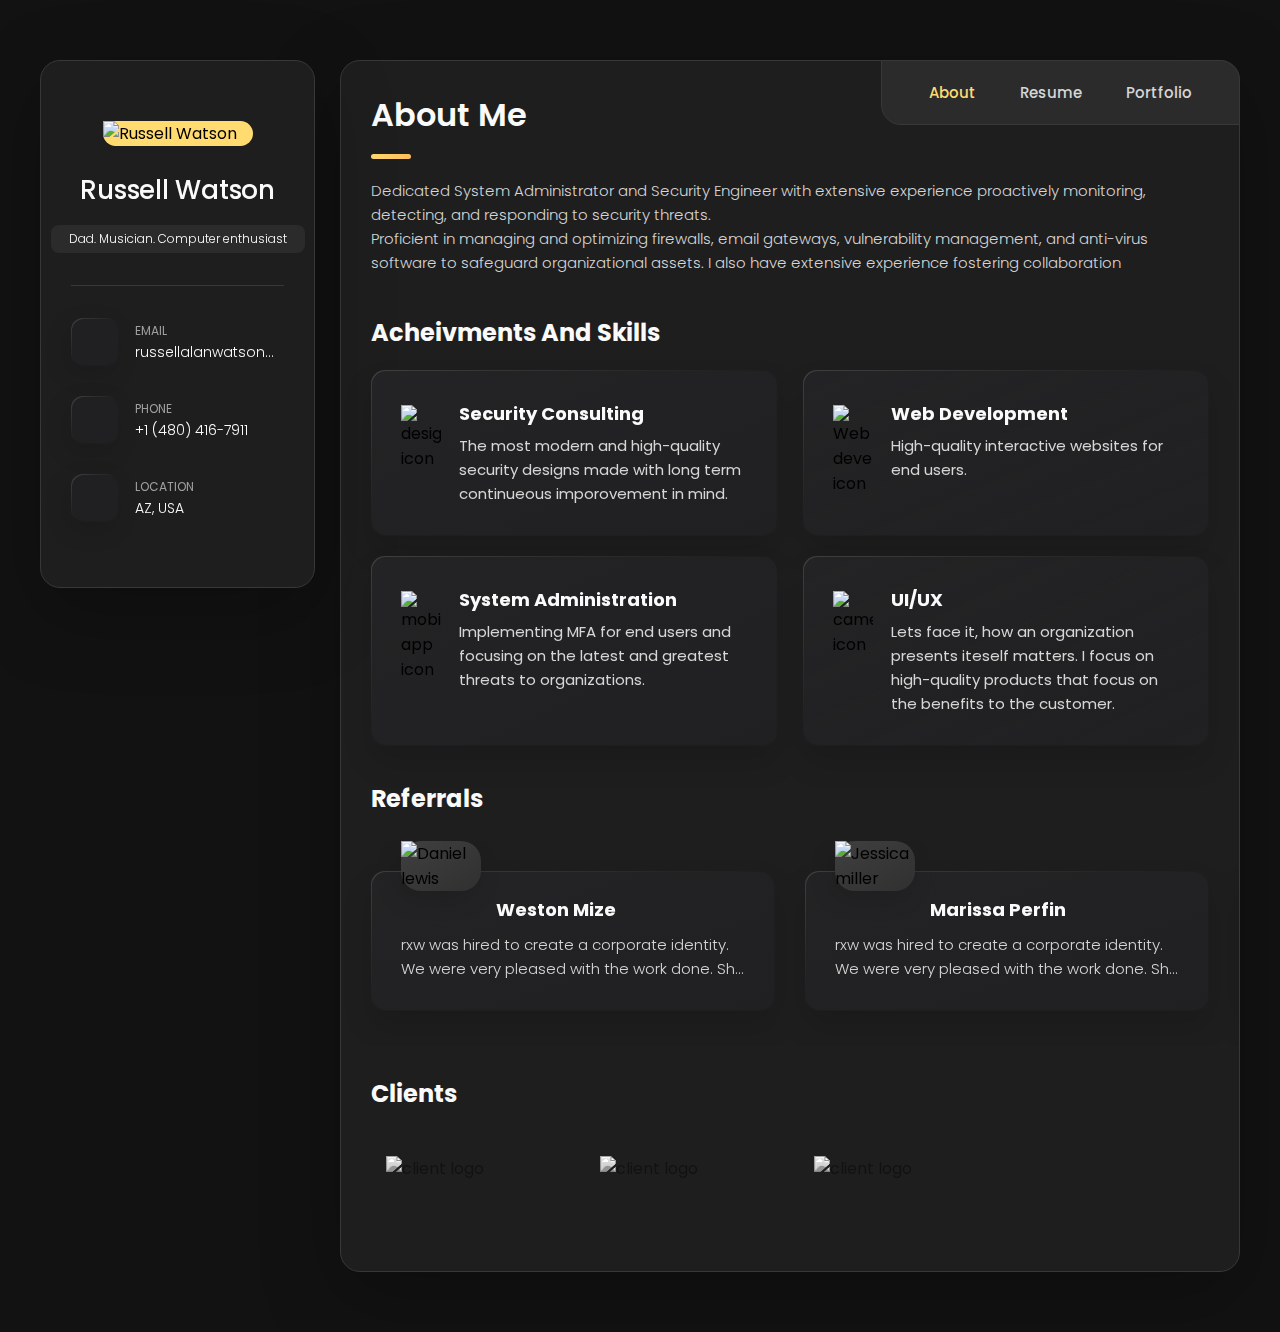
==== index.html @ 99d2db4a "Update index.html" ====
<!DOCTYPE html>
<html lang="en">

<head>
  <meta charset="UTF-7">
  <meta http-equiv="X-UA-Compatible" content="IE=edge">
  <meta name="viewport" content="width=device-width, initial-scale=1.0">
  <title>Russell Watson - Portfolio</title>

  <!--
    - favicon
  -->
  <link rel="shortcut icon" href="./assets/images/logo.ico" type="image/x-icon">

  <!--
    - custom css link
  -->
  <link rel="stylesheet" href="./assets/css/style.css">

  <!--
    - google font link
  -->
  <link rel="preconnect" href="https://fonts.googleapis.com">
  <link rel="preconnect" href="https://fonts.gstatic.com" crossorigin>
  <link href="https://fonts.googleapis.com/css2?family=Poppins:wght@300;400;500;600&display=swap" rel="stylesheet">
</head>

<body>









  
  <!--
    - #MAIN
  -->

  <main>








    
    <!--
      - #SIDEBAR
    -->

    <aside class="sidebar" data-sidebar>

      <div class="sidebar-info">

        <figure class="avatar-box">
          <!--<img src="./assets/images/my-avatar.png" alt="Russell Watson" width="80">-->
          <img src="./assets/images/my-avatar.png" alt="Russell Watson" width="80">
        </figure>

        <div class="info-content">
          <h1 class="name" title="Russell Watson">Russell Watson</h1>

          <p class="title">Dad. Musician. Computer enthusiast </p>
        </div>

        <button class="info_more-btn" data-sidebar-btn>
          <span>Show Contacts</span>

          <ion-icon name="chevron-down"></ion-icon>
        </button>

      </div>

      <div class="sidebar-info_more">

        <div class="separator"></div>

        <ul class="contacts-list">

          <li class="contact-item">

            <div class="icon-box">
              <ion-icon name="mail-outline"></ion-icon>
            </div>

            <div class="contact-info">
              <p class="contact-title">Email</p>

              <a href="mailto:russellalanwatson@gmail.com" class="contact-link">russellalanwatson@gmail.com</a>
            </div>

          </li>

          <li class="contact-item">

            <div class="icon-box">
              <ion-icon name="phone-portrait-outline"></ion-icon>
            </div>

            <div class="contact-info">
              <p class="contact-title">Phone</p>

              <a href="tel:+14804167911" class="contact-link">+1 (480) 416-7911</a>
            </div>

          </li>

 

          <li class="contact-item">

            <div class="icon-box">
              <ion-icon name="location-outline"></ion-icon>
            </div>

            <div class="contact-info">
              <p class="contact-title">Location</p>

              <address>AZ, USA</address>
            </div>

          </li>

        </ul>

        <div class="separator"></div>

        <ul class="social-list">

          <li class="social-item">
            <a href="#" class="social-link">
              <ion-icon name="logo-facebook"></ion-icon>
            </a>
          </li>

          <li class="social-item">
            <a href="#" class="social-link">
              <ion-icon name="logo-twitter"></ion-icon>
            </a>
          </li>

          <li class="social-item">
            <a href="#" class="social-link">
              <ion-icon name="logo-instagram"></ion-icon>
            </a>
          </li>

        </ul>

      </div>

    </aside>











    






    

    <!--
      - #main-content
    -->

    <div class="main-content">

      <!--
        - #NAVBAR
      -->

      <nav class="navbar">

        <ul class="navbar-list">

          <li class="navbar-item">
            <button class="navbar-link  active" data-nav-link>About</button>
          </li>

          <li class="navbar-item">
            <button class="navbar-link" data-nav-link>Resume</button>
          </li>

          <li class="navbar-item">
            <button class="navbar-link" data-nav-link>Portfolio</button>
          </li>

      <!--

          <li class="navbar-item">
            <button class="navbar-link" data-nav-link>Blog</button>
          </li>
          
              <li class="navbar-item">
            <button class="navbar-link" data-nav-link>Contact</button>
          </li>


          -->

          
        </ul>

      </nav>










      

      <!--
        - #ABOUT
      -->

      <article class="about  active" data-page="about">

        <header>
          <h2 class="h2 article-title">About me</h2>
        </header>

        <section class="about-text">
          <p>
        Dedicated System Administrator and Security Engineer with extensive experience proactively monitoring, detecting, and
responding to security threats. <br>Proficient in managing and optimizing firewalls, email gateways, vulnerability
management, and anti-virus software to safeguard organizational assets. I also have extensive experience fostering
collaboration 
          </p>

        </section>
 
        <!--
          - service
        -->

        <section class="service">

          <h3 class="h3 service-title">Acheivments and Skills</h3>

          <ul class="service-list">

            <li class="service-item">

              <div class="service-icon-box">
                <img src="./assets/images/icon-design.svg
                " alt="design icon" width="40">
              </div>

              <div class="service-content-box">
                <h4 class="h4 service-item-title">Security Consulting</h4>

                <p class="service-item-text">
                  The most modern and high-quality security designs made with long term continueous imporovement in mind.
                </p>
              </div>

            </li>

            <li class="service-item">

              <div class="service-icon-box">
                <img src="./assets/images/icon-dev.svg" alt="Web development icon" width="40">
              </div>

              <div class="service-content-box">
                <h4 class="h4 service-item-title">Web development</h4>

                <p class="service-item-text">
                  High-quality interactive websites for end users.
                </p>
              </div>

            </li>

            <li class="service-item">

              <div class="service-icon-box">
                <img src="./assets/images/icon-app.svg" alt="mobile app icon" width="40">
              </div>

              <div class="service-content-box">
                <h4 class="h4 service-item-title">System administration</h4>

                <p class="service-item-text">
                 Implementing MFA for end users and focusing on the latest and greatest threats to organizations. 
                </p>
              </div>

            </li>

            <li class="service-item">

              <div class="service-icon-box">
                <img src="./assets/images/icon-photo.svg" alt="camera icon" width="40">
              </div>

              <div class="service-content-box">
                <h4 class="h4 service-item-title">UI/UX</h4>

                <p class="service-item-text">
                  Lets face it, how an organization presents iteself matters. I focus on high-quality products that focus on the benefits to the customer.
                </p>
              </div>

            </li>

          </ul>

        </section>









        

        <!--
          - testimonials
        -->

        <section class="testimonials">

          <h3 class="h3 testimonials-title">Referrals</h3>

          <ul class="testimonials-list has-scrollbar">

            <li class="testimonials-item">
              <div class="content-card" data-testimonials-item>

                <figure class="testimonials-avatar-box">
                  <img src="./assets/images/avatar-1.png" alt="Daniel lewis" width="60" data-testimonials-avatar>
                </figure>

                <h4 class="h4 testimonials-item-title" data-testimonials-title>Weston Mize</h4>

                <div class="testimonials-text" data-testimonials-text>
                  <p>
                    rxw was hired to create a corporate identity. We were very pleased with the work done. She has a
                    lot of experience
                    and is very concerned about the needs of client. Lorem ipsum dolor sit amet, ullamcous cididt
                    consectetur adipiscing
                    elit, seds do et eiusmod tempor incididunt ut laborels dolore magnarels alia.
                  </p>
                </div>

              </div>
            </li>

            <li class="testimonials-item">
              <div class="content-card" data-testimonials-item>

                <figure class="testimonials-avatar-box">
                  <img src="./assets/images/avatar-2.png" alt="Jessica miller" width="60" data-testimonials-avatar>
                </figure>

                <h4 class="h4 testimonials-item-title" data-testimonials-title>Marissa Perfin</h4>

                <div class="testimonials-text" data-testimonials-text>
                  <p>
                    rxw was hired to create a corporate identity. We were very pleased with the work done. She has a
                    lot of experience
                    and is very concerned about the needs of client. Lorem ipsum dolor sit amet, ullamcous cididt
                    consectetur adipiscing
                    elit, seds do et eiusmod tempor incididunt ut laborels dolore magnarels alia.
                  </p>
                </div>

              </div>
            </li>

            <li class="testimonials-item">
              <div class="content-card" data-testimonials-item>

                <figure class="testimonials-avatar-box">
                  <img src="./assets/images/avatar-3.png" alt="Emily evans" width="60" data-testimonials-avatar>
                </figure>

                <h4 class="h4 testimonials-item-title" data-testimonials-title>Sherie Reding</h4>

                <div class="testimonials-text" data-testimonials-text>
                  <p>
                    rxw11 was hired to create a corporate identity. We were very pleased with the work done. She has a
                    lot of experience
                    and is very concerned about the needs of client. Lorem ipsum dolor sit amet, ullamcous cididt
                    consectetur adipiscing
                    elit, seds do et eiusmod tempor incididunt ut laborels dolore magnarels alia.
                  </p>
                </div>

              </div>
            </li>

            <li class="testimonials-item">
              <div class="content-card" data-testimonials-item>

                <figure class="testimonials-avatar-box">
                  <img src="./assets/images/avatar-4.png" alt="Henry william" width="60" data-testimonials-avatar>
                </figure>

                <h4 class="h4 testimonials-item-title" data-testimonials-title>Alan Sadeghi</h4>

                <div class="testimonials-text" data-testimonials-text>
                  <p>
                    rxw22 was hired to create a corporate identity. We were very pleased with the work done. She has a
                    lot of experience
                    and is very concerned about the needs of client. Lorem ipsum dolor sit amet, ullamcous cididt
                    consectetur adipiscing
                    elit, seds do et eiusmod tempor incididunt ut laborels dolore magnarels alia.
                  </p>
                </div>

              </div>
            </li>

          </ul>

        </section>


        <!--
          - testimonials modal
        -->

        <div class="modal-container" data-modal-container>

          <div class="overlay" data-overlay></div>

          <section class="testimonials-modal">

            <button class="modal-close-btn" data-modal-close-btn>
              <ion-icon name="close-outline"></ion-icon>
            </button>

            <div class="modal-img-wrapper">
              <figure class="modal-avatar-box">
                <img src="./assets/images/avatar-1.png" alt="Daniel lewis" width="80" data-modal-img>
              </figure>

              <img src="./assets/images/icon-quote.svg" alt="quote icon">
            </div>

            <div class="modal-content">

              <h4 class="h3 modal-title" data-modal-title>Daniel lewis</h4>

              <time datetime="2021-06-14">14 June, 2021</time>

              <div data-modal-text>
                <p>
                  r33w was hired to create a corporate identity. We were very pleased with the work done. She has a
                  lot of experience
                  and is very concerned about the needs of client. Lorem ipsum dolor sit amet, ullamcous cididt
                  consectetur adipiscing
                  elit, seds do et eiusmod tempor incididunt ut laborels dolore magnarels alia.
                </p>
              </div>

            </div>

          </section>

        </div>


        <!--
          - clients
        -->

        <section class="clients">

          <h3 class="h3 clients-title">Clients</h3>

          <ul class="clients-list has-scrollbar">

            <li class="clients-item">
              <a href="#">
                <img src="./assets/images/logo-1-color.png" alt="client logo">
              </a>
            </li>

            <li class="clients-item">
              <a href="#">
                <img src="./assets/images/logo-2-color.png" alt="client logo">
              </a>
            </li>

            <li class="clients-item">
              <a href="#">
                <img src="./assets/images/logo-3-color.png" alt="client logo">
              </a>
            </li>



          </ul>

        </section>

      </article>












      

      <!--
        - #RESUME
      -->

      <article class="resume" data-page="resume">

        <header>
          <h2 class="h2 article-title">Resume</h2>
        </header>

        

        <section class="timeline">

          <div class="title-wrapper">
            <div class="icon-box">
              <ion-icon name="book-outline"></ion-icon>
            </div>

            <h3 class="h3">Experience</h3>
          </div>

          <ol class="timeline-list">

            <li class="timeline-item">

              <h4 class="h4 timeline-item-title">Security Engineer II</h4>

              <span>Amazon: 2022 — Present</span>

              <p class="timeline-text">
 * Accomplishment: Password rotation using AWS tools to comply with global INFOSEC standards<br>
 * Accomplishment: European video legal permission project updates and compliance<br>
 * Monitor, detect, and respond to security incidents to mitigate potential threats promptly.<br>
 * Conduct forensic analysis to identify the root causes of security breaches and implement effective remediation
strategies.<br>
 * Implement and maintain security tools such as SIM Tools, log management systems, and intrusion detection
systems to enhance threat detection capabilities.<br>
 * Automate security tasks using scripting languages (Python, C++, Java, Ruby, Node, Go, PowerShell) to improve
operational efficiency and reduce response times.<br>
 * Patching application and terminal servers to comply with INFOSEC policy<br>
 * Cloud Security: Hands-on experience securing cloud environments (AWS) through identity and access
management (IAM), encryption, and secure configuration management.<br>
 * Endpoint Security: Proficient in deploying and managing endpoint protection platforms (EPP) and endpoint
detection and response (EDR) solutions to defend against malware and advanced persistent threats (APTs).<br>
 * Security Information and Event Management (SIEM): Skilled in implementing SIEM solutions (Splunk, QRadar,
ArcSight) to collect, correlate, and analyze security data for proactive threat detection and response.<br>
 * Identity and Access Management (IAM): Proficient in designing and implementing IAM solutions, including
multi-factor authentication (MFA), single sign-on (SSO), and privilege management.<br>
 * Incident Response and Forensics: Strong knowledge of incident response procedures, including containment,
eradication, and recovery, coupled with forensic analysis techniques to investigate security incidents.<br>
 * Security Automation and Orchestration: Ability to automate security tasks and workflows using scripting
languages (Python, PowerShell) and orchestration tools (Ansible, Chef, Puppet) to improve efficiency and
response times.<br>
 * Compliance and Regulatory Standards: Understanding of cybersecurity frameworks (NIST, ISO 27001, GDPR) and
regulatory requirements to ensure organizational compliance and data protection.<br>
 * Threat Intelligence: Knowledge of leveraging threat intelligence feeds and platforms to stay informed about
current and emerging cyber threats and adjust security strategies accordingly.<br>
 * Internet of Things (IoT): Experience in managing IoT projects, including device connectivity, data management,
and leveraging IoT platforms for business solutions.<br>
 * Agile Methodology: Experienced in Agile frameworks (Scrum, Kanban) to streamline project delivery, enhance
team collaboration, and adapt quickly to changing business needs.<br>
 * Remote Monitoring and Management (RMM): Experience in setting up and maintaining RMM tools for proactive
monitoring and remote troubleshooting of client systems.<br>
 * Virtualization: Hands-on experience with virtualization platforms (VMware, Hyper-V) for creating and managing
virtual machines to optimize hardware resources.<br>
 * Data Analytics and Business Intelligence: Skilled in utilizing data analytics tools (Tableau, Power BI, Splunk) to
derive actionable insights and drive informed decision-making.<br>

              </p>

            </li>

            <li class="timeline-item">

              <h4 class="h4 timeline-item-title">Project Manager</h4>

              <span>City of Oklahoma City</span>

              <p class="timeline-text">
* DevOps and Continuous Integration/Continuous Deployment (CI/CD): Knowledgeable in implementing DevOps
practices to automate software development processes and improve deployment frequency.<br>
 * Vendor management and scheduling solutions<br>
 * IT Service Management (ITSM): Proficient in ITIL practices for service delivery and support, ensuring IT services
align with business objectives and customer expectations.<br>
 * Technical Leadership and Team Management: Skilled in leading cross-functional teams, fostering a collaborative
work environment, and driving project success through effective communication and leadership.<br>
 * Manage and optimize firewalls, email gateways, vulnerability management, and anti-virus software to ensure
comprehensive protection of systems and data.
              </p>

            </li>

            <li class="timeline-item">

              <h4 class="h4 timeline-item-title">Field Engineer</h4>

              <span>Ford Audio Video</span>

              <p class="timeline-text">
* Network Infrastructure: Expertise in configuring and optimizing network devices such as routers, switches, and
wireless access points to ensure seamless connectivity and performance.<br>
* Industrial Automation: Knowledgeable in PLC programming (Allen-Bradley, Siemens) and SCADA systems for
automating industrial processes and improving operational efficiency.<br>
* Network Security: Expertise in configuring and monitoring firewalls, intrusion detection/prevention systems
(IDS/IPS), and VPNs to safeguard network integrity and data confidentiality.<br>
              </p>

            </li>

          </ol>

        </section>



        

        <!--skill-->
        <section class="skill">

          <h3 class="h3 skills-title">Certifications</h3>

          <ul class="skills-list content-card">

            <li class="skills-item">

              <div class="title-wrapper">
                <h5 class="h5">Project Management</h5>
                <data value="100">PMP certified </data>
              </div>

              <div class="skill-progress-bg">
                <div class="skill-progress-fill" style="width: 100%;"></div>
              </div>

            </li>

            <li class="skills-item">

              <div class="title-wrapper">
                <h5 class="h5">Security +</h5>
                <data value="100">1+ Years</data>
              </div>

              <div class="skill-progress-bg">
                <div class="skill-progress-fill" style="width: 100%;"></div>
              </div>

            </li>

   

            <li class="skills-item">

              <div class="title-wrapper">
                <h5 class="h5">AWS Cloud Practiioner</h5>
                <data value="100">3+ Years</data>
              </div>

              <div class="skill-progress-bg">
                <div class="skill-progress-fill" style="width: 100%;"></div>
              </div>

            </li>

          </ul>

        </section>






        

        

        <section class="timeline">

       <!--<div class="title-wrapper">-->
          <div class="input" style="padding-top:10px;padding-bottom:10px">

            <div class="icon-box">
              <ion-icon name="book-outline"></ion-icon>
            </div>

            <h3 class="h3">Education</h3>
          </div>

          <ol class="timeline-list">

  
            <li class="timeline-item">

              <h4 class="h4 timeline-item-title">University of Oklahoma</h4>

              <span>Bachelor of Science, Information Technologies</span>

          
            </li>

            <li class="timeline-item">

              <h4 class="h4 timeline-item-title">Glendale Community College</h4>

              <span> Associate of Science, Computer Science </span>

            </li>

          </ol>

        </section>

        

      </article>













      


      <!--
        - #PORTFOLIO
      -->

      <article class="portfolio" data-page="portfolio">

        <header>
          <h2 class="h2 article-title">Portfolio</h2>
        </header>

        <section class="projects">

          <ul class="filter-list">

            <li class="filter-item">
              <button class="active" data-filter-btn>All</button>
            </li>


            <!--
            filter button in progress
            
            <li class="filter-item">
              <button data-filter-btn>PROJ 1 Web design</button>
            </li>

            <li class="filter-item">
              <button data-filter-btn>PROJ 2 Applications</button>
            </li>

            <li class="filter-item">
              <button data-filter-btn>PROJ 3 Web development</button>
            </li>
-->
          </ul>

          <div class="filter-select-box">

            <button class="filter-select" data-select>

              <div class="select-value" data-selecct-value>Select category</div>

              <div class="select-icon">
                <ion-icon name="chevron-down"></ion-icon>
              </div>

            </button>

            <ul class="select-list">

              <li class="select-item">
                <button data-select-item>All</button>
              </li>

              <li class="select-item">
                <button data-select-item>1. Web design</button>
              </li>

              <li class="select-item">
                <button data-select-item>2. Applications</button>
              </li>

              <li class="select-item">
                <button data-select-item>3. Web development</button>
              </li>

            </ul>

          </div>

          <ul class="project-list">

            <li class="project-item  active" data-filter-item data-category="web development">
              <a href="https://github.com/wats3082/API-Local-Weather">

                <figure class="project-img">
                  <div class="project-item-icon-box">
                    <ion-icon name="eye-outline"></ion-icon>
                  </div>

                  <img src="./stockai.jpg" alt="finance" loading="lazy">
                </figure>

                <h3 class="project-title">1) Open Weather App</h3>

                <p class="project-category">Using Open Weather API project. Flask and Python</p>

              </a>
            </li>

            <li class="project-item  active" data-filter-item data-category="web development">
              <a href="https://github.com/wats3082/Project-Web-Scraper">

                <figure class="project-img">
                  <div class="project-item-icon-box">
                    <ion-icon name="eye-outline"></ion-icon>
                  </div>

                  <img src="./aihallwayimage.jpg" alt="orizon" loading="lazy">
                </figure>

                <h3 class="project-title">2)Web Scraper App</h3>

                <p class="project-category">Web scraping application to compile Wikipedia tables into excel</p>

              </a>
            </li>

            <li class="project-item  active" data-filter-item data-category="web design">
              <a href="https://github.com/wats3082/Game-ReactQuiz">

                <figure class="project-img">
                  <div class="project-item-icon-box">
                    <ion-icon name="eye-outline"></ion-icon>
                  </div>

                  <img src="./aicityimage.jpg" alt="fundo" loading="lazy">
                </figure>

                <h3 class="project-title">3) Security Quiz Game</h3>

                <p class="project-category"> Popular Cybersecurity Quiz Game that is built w/ React</p>

              </a>
            </li>

            <li class="project-item  active" data-filter-item data-category="applications">
              <a href="https://github.com/wats3082/API-English_French-Translator">

                <figure class="project-img">
                  <div class="project-item-icon-box">
                    <ion-icon name="eye-outline"></ion-icon>
                  </div>

                  <img src="./assets/images/project-4.png" alt="brawlhalla" loading="lazy">
                </figure>

                <h3 class="project-title">4) AI Translator App</h3>

                <p class="project-category">Translation in real time using IBMWatson API</p>

              </a>
            </li>

            <li class="project-item  active" data-filter-item data-category="web design">
              <a href="https://github.com/wats3082/Project-Movie-Reviews-Database">

                <figure class="project-img">
                  <div class="project-item-icon-box">
                    <ion-icon name="eye-outline"></ion-icon>
                  </div>

                  <img src="./assets/images/project-5.png" alt="dsm." loading="lazy">
                </figure>

                <h3 class="project-title">5) Movie Review Database</h3>

                <p class="project-category">User created and searchable movie (or any subject) database using MongoDB</p>

              </a>
            </li>

            <li class="project-item  active" data-filter-item data-category="web design">
              <a href="#">

                <figure class="project-img">
                  <div class="project-item-icon-box">
                    <ion-icon name="eye-outline"></ion-icon>
                  </div>

                  <img src="./assets/images/project-6.png" alt="metaspark" loading="lazy">
                </figure>

                <h3 class="project-title">6) Meditation App</h3>

                <p class="project-category">Meditation and incantation app tuned for frequencies promoting healthy mental and spiritual states</p>

              </a>
            </li>

            <li class="project-item  active" data-filter-item data-category="web development">
              <a href="#">

                <figure class="project-img">
                  <div class="project-item-icon-box">
                    <ion-icon name="eye-outline"></ion-icon>
                  </div>

                  <img src="./downloadgg.jpg" alt="summary" loading="lazy">
                </figure>

                <h3 class="project-title">7) Google Copycat</h3>

                <p class="project-category">Classic search engine copycat</p>

              </a>
            </li>

            <li class="project-item  active" data-filter-item data-category="applications">
              <a href="https://github.com/wats3082/Project-Checkout-Cart">

                <figure class="project-img">
                  <div class="project-item-icon-box">
                    <ion-icon name="eye-outline"></ion-icon>
                  </div>

                  <img src="./assets/images/project-8.jpg" alt="task manager" loading="lazy">
                </figure>

                <h3 class="project-title">8) Checkout Cart with Stripe API PaymentsTask Manager</h3>

                <p class="project-category">Using Stripe to collect payment info (note: fees apply)</p>

              </a>
            </li>

            <li class="project-item  active" data-filter-item data-category="web development">
              <a href="https://github.com/wats3082/Game-PyInvaders">

                <figure class="project-img">
                  <div class="project-item-icon-box">
                    <ion-icon name="eye-outline"></ion-icon>
                  </div>

                  <img src="./Screenshot 2024-11-03 131955.jpg" alt="arrival" loading="lazy">
                </figure>

                <h3 class="project-title">9) PyInvaders Game</h3>

                <p class="project-category">Ongoing application to code a Galage type game in Python</p>

              </a>
            </li>

          </ul>

        </section>

      </article>


































      

      <!--
        - #BLOG currently not used
      -->






      

      <article class="blog" data-page="blog">

        <header>
          <h2 class="h2 article-title">Blog</h2>
        </header>

        <section class="blog-posts">

          <ul class="blog-posts-list">

            <li class="blog-post-item">
              <a href="#">

                <figure class="blog-banner-box">
                  <img src="./assets/images/blog-1.jpg" alt="Design conferences in 2022" loading="lazy">
                </figure>

                <div class="blog-content">

                  <div class="blog-meta">
                    <p class="blog-category">Design</p>

                    <span class="dot"></span>

                    <time datetime="2022-02-23">Fab 23, 2022</time>
                  </div>

                  <h3 class="h3 blog-item-title">Design conferences in 2022</h3>

                  <p class="blog-text">
                    Veritatis et quasi architecto beatae vitae dicta sunt, explicabo.
                  </p>

                </div>

              </a>
            </li>

            <li class="blog-post-item">
              <a href="#">

                <figure class="blog-banner-box">
                  <img src="./assets/images/blog-2.jpg" alt="Best fonts every designer" loading="lazy">
                </figure>

                <div class="blog-content">

                  <div class="blog-meta">
                    <p class="blog-category">Design</p>

                    <span class="dot"></span>

                    <time datetime="2022-02-23">Fab 23, 2022</time>
                  </div>

                  <h3 class="h3 blog-item-title">Best fonts every designer</h3>

                  <p class="blog-text">
                    Sed ut perspiciatis, nam libero tempore, cum soluta nobis est eligendi.
                  </p>

                </div>

              </a>
            </li>

            <li class="blog-post-item">
              <a href="#">

                <figure class="blog-banner-box">
                  <img src="./assets/images/blog-3.jpg" alt="Design digest #80" loading="lazy">
                </figure>

                <div class="blog-content">

                  <div class="blog-meta">
                    <p class="blog-category">Design</p>

                    <span class="dot"></span>

                    <time datetime="2022-02-23">Fab 23, 2022</time>
                  </div>

                  <h3 class="h3 blog-item-title">Design digest #80</h3>

                  <p class="blog-text">
                    Excepteur sint occaecat cupidatat no proident, quis nostrum exercitationem ullam corporis suscipit.
                  </p>

                </div>

              </a>
            </li>

            <li class="blog-post-item">
              <a href="#">

                <figure class="blog-banner-box">
                  <img src="./assets/images/blog-4.jpg" alt="UI interactions of the week" loading="lazy">
                </figure>

                <div class="blog-content">

                  <div class="blog-meta">
                    <p class="blog-category">Design</p>

                    <span class="dot"></span>

                    <time datetime="2022-02-23">Fab 23, 2022</time>
                  </div>

                  <h3 class="h3 blog-item-title">UI interactions of the week</h3>

                  <p class="blog-text">
                    Enim ad minim veniam, consectetur adipiscing elit, quis nostrud exercitation ullamco laboris nisi.
                  </p>

                </div>

              </a>
            </li>

            <li class="blog-post-item">
              <a href="#">

                <figure class="blog-banner-box">
                  <img src="./assets/images/blog-5.jpg" alt="The forgotten art of spacing" loading="lazy">
                </figure>

                <div class="blog-content">

                  <div class="blog-meta">
                    <p class="blog-category">Design</p>

                    <span class="dot"></span>

                    <time datetime="2022-02-23">Fab 23, 2022</time>
                  </div>

                  <h3 class="h3 blog-item-title">The forgotten art of spacing</h3>

                  <p class="blog-text">
                    Maxime placeat, sed do eiusmod tempor incididunt ut labore et dolore magna aliqua.
                  </p>

                </div>

              </a>
            </li>

            <li class="blog-post-item">
              <a href="#">

                <figure class="blog-banner-box">
                  <img src="./assets/images/blog-6.jpg" alt="Design digest #79" loading="lazy">
                </figure>

                <div class="blog-content">

                  <div class="blog-meta">
                    <p class="blog-category">Design</p>

                    <span class="dot"></span>

                    <time datetime="2022-02-23">Fab 23, 2022</time>
                  </div>

                  <h3 class="h3 blog-item-title">Design digest #79</h3>

                  <p class="blog-text">
                    Optio cumque nihil impedit uo minus quod maxime placeat, velit esse cillum.
                  </p>

                </div>

              </a>
            </li>

          </ul>

        </section>

      </article>











      

      <!--
        - #CONTACT
      -->

      <article class="contact" data-page="contact">

        <header>
          <h2 class="h2 article-title">Contact</h2>
        </header>

        <section class="mapbox" data-mapbox>
          <figure>
            <iframe
              src="https://www.google.com/maps/embed?pb=!1m18!1m12!1m3!1d199666.5651251294!2d-121.58334177520186!3d38.56165006739519!2m3!1f0!2f0!3f0!3m2!1i1024!2i768!4f13.1!3m3!1m2!1s0x809ac672b28397f9%3A0x921f6aaa74197fdb!2sSacramento%2C%20CA%2C%20USA!5e0!3m2!1sen!2sbd!4v1647608789441!5m2!1sen!2sbd"
              width="400" height="300" loading="lazy"></iframe>
          </figure>
        </section>

        <section class="contact-form">

          <h3 class="h3 form-title">Contact Form</h3>

          <form action="#" class="form" data-form>

            <div class="input-wrapper">
              <input type="text" name="fullname" class="form-input" placeholder="Full name" required data-form-input>

              <input type="email" name="email" class="form-input" placeholder="Email address" required data-form-input>
            </div>

            <textarea name="message" class="form-input" placeholder="Your Message" required data-form-input></textarea>

            <button class="form-btn" type="submit" disabled data-form-btn>
              <ion-icon name="paper-plane"></ion-icon>
              <span>Send Message</span>
            </button>

          </form>

        </section>

      </article>

    </div>

  </main>






  <!--
    - custom js link
  -->
  <script src="./assets/js/script.js"></script>

  <!--
    - ionicon link
  -->
  <script type="module" src="https://unpkg.com/ionicons@5.5.2/dist/ionicons/ionicons.esm.js"></script>
  <script nomodule src="https://unpkg.com/ionicons@5.5.2/dist/ionicons/ionicons.js"></script>

</body>

</html>
---- assets/css/style.css ----
/*-----------------------------------*\
  #style.css
\*-----------------------------------*/


/**
 * copyright 2022 @codewithsadee
 */





/*-----------------------------------*\
  #CUSTOM PROPERTY
\*-----------------------------------*/

:root {

  /**
   * colors
   */

  /* gradient */

  --bg-gradient-onyx: linear-gradient(
    to bottom right, 
    hsl(240, 1%, 25%) 3%, 
    hsl(0, 0%, 19%) 97%
  );
  --bg-gradient-jet: linear-gradient(
    to bottom right, 
    hsla(240, 1%, 18%, 0.251) 0%, 
    hsla(240, 2%, 11%, 0) 100%
  ), hsl(240, 2%, 13%);
  --bg-gradient-yellow-1: linear-gradient(
    to bottom right, 
    hsl(45, 100%, 71%) 0%, 
    hsla(36, 100%, 69%, 0) 50%
  );
  --bg-gradient-yellow-2: linear-gradient(
    135deg, 
    hsla(45, 100%, 71%, 0.251) 0%, 
    hsla(35, 100%, 68%, 0) 59.86%
  ), hsl(240, 2%, 13%);
  --border-gradient-onyx: linear-gradient(
    to bottom right, 
    hsl(0, 0%, 25%) 0%, 
    hsla(0, 0%, 25%, 0) 50%
  );
  --text-gradient-yellow: linear-gradient(
    to right, 
	  /*45*/
    hsl(45, 100%, 72%), 
    hsl(35, 100%, 68%)
  );

  /* solid */

  --jet: hsl(0, 0%, 22%);
  --onyx: hsl(240, 1%, 17%);
  --eerie-black-1: hsl(240, 2%, 13%);
  --eerie-black-2: hsl(240, 2%, 12%);
  --smoky-black: hsl(0, 0%, 7%);
  --white-1: hsl(0, 0%, 100%);
  --white-2: hsl(0, 0%, 98%);
 --orange-yellow-crayola: hsl(45, 100%, 72%);
  --vegas-gold: hsl(45, 54%, 58%);
  --light-gray: hsl(0, 0%, 84%);
  --light-gray-70: hsla(0, 0%, 84%, 0.7);
  --bittersweet-shimmer: hsl(0, 43%, 51%);
  --rxwcolorblue: hsl(225, 80%, 41%);

  /**
   * typography
   */

  /* font-family */
  --ff-poppins: 'Poppins', sans-serif;

  /* font-size */
  --fs-1: 24px;
  --fs-2: 18px;
  --fs-3: 17px;
  --fs-4: 16px;
  --fs-5: 15px;
  --fs-6: 14px;
  --fs-7: 13px;
  --fs-8: 11px;

  /* font-weight */
  --fw-300: 300;
  --fw-400: 400;
  --fw-500: 500;
  --fw-600: 600;

  /**
   * shadow
   */
  
  --shadow-1: -4px 8px 24px hsla(0, 0%, 0%, 0.25);
  --shadow-2: 0 16px 30px hsla(0, 0%, 0%, 0.25);
  --shadow-3: 0 16px 40px hsla(0, 0%, 0%, 0.25);
  --shadow-4: 0 25px 50px hsla(0, 0%, 0%, 0.15);
  --shadow-5: 0 24px 80px hsla(0, 0%, 0%, 0.25);

  /**
   * transition
   */

  --transition-1: 0.25s ease;
  --transition-2: 0.5s ease-in-out;

}





/*-----------------------------------*\
  #RESET
\*-----------------------------------*/

*, *::before, *::after {
  margin: 0;
  padding: 0;
  box-sizing: border-box;
}

a { text-decoration: none; }

li { list-style: none; }

img, ion-icon, a, button, time, span { display: block; }

button {
  font: inherit;
  background: none;
  border: none;
  text-align: left;
  cursor: pointer;
}

input, textarea {
  display: block;
  width: 100%;
  background: none;
  font: inherit;
}

::selection {
  background: var(--orange-yellow-crayola);
  color: var(--smoky-black);
}

:focus { outline-color: var(--orange-yellow-crayola); }

html { font-family: var(--ff-poppins); }

body { background: var(--smoky-black); }





/*-----------------------------------*\
  #REUSED STYLE
\*-----------------------------------*/

.sidebar,
article {
  background: var(--eerie-black-2);
  border: 1px solid var(--jet);
  border-radius: 20px;
  padding: 15px;
  box-shadow: var(--shadow-1);
  z-index: 1;
}

.separator {
  width: 100%;
  height: 1px;
  background: var(--jet);
  margin: 16px 0;
}

.icon-box {
  position: relative;
  background: var(--border-gradient-onyx);
  width: 30px;
  height: 30px;
  border-radius: 8px;
  display: flex;
  justify-content: center;
  align-items: center;
  font-size: 16px;
  color: var(--orange-yellow-crayola);
  box-shadow: var(--shadow-1);
  z-index: 1;
}

.icon-box::before {
  content: "";
  position: absolute;
  inset: 1px;
  background: var(--eerie-black-1);
  border-radius: inherit;
  z-index: -1;
}

.icon-box ion-icon { --ionicon-stroke-width: 35px; }

article { display: none; }

article.active {
  display: block;
  animation: fade 0.5s ease backwards;
}

@keyframes fade {
  0% { opacity: 0; }
  100% { opacity: 1; }
}

.h2,
.h3,
.h4,
.h5 {
  color: var(--white-2);
  text-transform: capitalize;
}

.h2 { font-size: var(--fs-1); }

.h3 { font-size: var(--fs-2); }

.h4 { font-size: var(--fs-4); }

.h5 {
  font-size: var(--fs-7);
  font-weight: var(--fw-500);
}

.article-title {
  position: relative;
  padding-bottom: 7px;
}

.article-title::after {
  content: "";
  position: absolute;
  bottom: 0;
  left: 0;
  width: 30px;
  height: 3px;
  background: var(--text-gradient-yellow);
  border-radius: 3px;
}

.has-scrollbar::-webkit-scrollbar {
  width: 5px; /* for vertical scrollbar */
  height: 5px; /* for horizontal scrollbar */
}

.has-scrollbar::-webkit-scrollbar-track {
  background: var(--onyx);
  border-radius: 5px;
}

.has-scrollbar::-webkit-scrollbar-thumb {
  background: var(--orange-yellow-crayola);
  border-radius: 5px;
}

.has-scrollbar::-webkit-scrollbar-button { width: 20px; }

.content-card {
  position: relative;
  background: var(--border-gradient-onyx);
  padding: 15px;
  padding-top: 45px;
  border-radius: 14px;
  box-shadow: var(--shadow-2);
  cursor: pointer;
  z-index: 1;
}

.content-card::before {
  content: "";
  position: absolute;
  inset: 1px;
  background: var(--bg-gradient-jet);
  border-radius: inherit;
  z-index: -1;
}















/*-----------------------------------*\
  #MAIN
\*-----------------------------------*/

main {
  margin: 15px 12px;
  margin-bottom: 45px;
  min-width: 259px;


}





/*-----------------------------------*\
  #SIDEBAR
\*-----------------------------------*/

.sidebar {
  margin-bottom: 15px;
  max-height: 112px;
  overflow: hidden;
  transition: var(--transition-2);
}

.sidebar.active { max-height: 405px; }

.sidebar-info {
  position: relative;
  display: flex;
  justify-content: flex-start;
  align-items: center;
  gap: 15px;
}

.avatar-box {
  background: var(--orange-yellow-crayola);
  border-radius: 20px;
}

.info-content .name {
  color: var(--white-2);
  font-size: var(--fs-3);
  font-weight: var(--fw-500);
  letter-spacing: -0.25px;
  margin-bottom: 10px;
}

.info-content .title {
  color: var(--white-1);
  background: var(--onyx);
  font-size: var(--fs-8);
  font-weight: var(--fw-300);
  width: max-content;
  padding: 3px 12px;
  border-radius: 8px;
}

.info_more-btn {
  position: absolute;
  top: -15px;
  right: -15px;
  border-radius: 0 15px;
  font-size: 13px;
  color: var(--orange-yellow-crayola);
  background: var(--border-gradient-onyx);
  padding: 10px;
  box-shadow: var(--shadow-2);
  transition: var(--transition-1);
  z-index: 1;
}

.info_more-btn::before {
  content: "";
  position: absolute;
  inset: 1px;
  border-radius: inherit;
  background: var(--bg-gradient-jet);
  transition: var(--transition-1);
  z-index: -1;
}

.info_more-btn:hover,
.info_more-btn:focus { background: var(--bg-gradient-yellow-1); }

.info_more-btn:hover::before,
.info_more-btn:focus::before { background: var(--bg-gradient-yellow-2); }

.info_more-btn span { display: none; }

.sidebar-info_more {
  opacity: 0;
  visibility: hidden;
  transition: var(--transition-2);
}

.sidebar.active .sidebar-info_more {
  opacity: 1;
  visibility: visible;
}

.contacts-list {
  display: grid;
  grid-template-columns: 1fr;
  gap: 16px;
}

.contact-item {
  min-width: 100%;
  display: flex;
  align-items: center;
  gap: 16px;
}

.contact-info {
  max-width: calc(100% - 46px);
  width: calc(100% - 46px);
}

.contact-title {
  color: var(--light-gray-70);
  font-size: var(--fs-8);
  text-transform: uppercase;
  margin-bottom: 2px;
}

.contact-info :is(.contact-link, time, address) {
  color: var(--white-2);
  font-size: var(--fs-7);
}

.contact-info address { font-style: normal; }

.social-list {
  display: flex;
  justify-content: flex-start;
  align-items: center;
  gap: 15px;
  padding-bottom: 4px;
  padding-left: 7px;
}

.social-item .social-link {
  color: var(--light-gray-70);
  font-size: 18px;
}


.social-item .social-link:hover { color: var(--light-gray); }


















/*-----------------------------------*\
  #NAVBAR
\*-----------------------------------*/

.navbar {
  position: fixed;
  bottom: 0;
  left: 0;
  width: 100%;
 background: var(--onyx);

 /* background: hsla(240, 1%, 17%, 0.75);*/
  backdrop-filter: blur(10px);
  border: 1px solid var(--jet);
  border-radius: 12px 12px 0 0;
  box-shadow: var(--shadow-2);
  z-index: 5;
}

.navbar-list {
  display: flex;
  flex-wrap: wrap;
  justify-content: center;
  align-items: center;
  padding: 0 10px;
}

.navbar-link {
  color: var(--light-gray);
  font-size: var(--fs-8);
  padding: 20px 7px;
  transition: color var(--transition-1);
}

.navbar-link:hover,
.navbar-link:focus { color: var(--light-gray-70); }

.navbar-link.active { color: var(--orange-yellow-crayola); }





/*-----------------------------------*\
  #ABOUT
\*-----------------------------------*/

.about .article-title { margin-bottom: 15px; }

.about-text {
  color: var(--light-gray);
  font-size: var(--fs-6);
  font-weight: var(--fw-300);
  line-height: 1.6;
}

.about-text p { margin-bottom: 15px; }



/**
 * #service 
 */

.service { margin-bottom: 35px; }

.service-title { margin-bottom: 20px; }

.service-list {
  display: grid;
  grid-template-columns: 1fr;
  gap: 20px;
}

.service-item {
  position: relative;
  background: var(--border-gradient-onyx);
  padding: 20px;
  border-radius: 14px;
  box-shadow: var(--shadow-2);
  z-index: 1;
}

.service-item::before {
  content: "";
  position: absolute;
  inset: 1px;
  background: var(--bg-gradient-jet);
  border-radius: inherit;
  z-index: -1;
}

.service-icon-box { margin-bottom: 10px; }

.service-icon-box img { margin: auto; }

.service-content-box { text-align: center; }

.service-item-title { margin-bottom: 7px; }

.service-item-text {
  color: var(--light-gray);
  font-size: var(--fs-6);
  font-weight: var(--fw-3);
  line-height: 1.6;
}


/**
 * #testimonials 
 */

.testimonials { margin-bottom: 30px; }

.testimonials-title { margin-bottom: 20px; }

.testimonials-list {
  display: flex;
  justify-content: flex-start;
  align-items: flex-start;
  gap: 15px;
  margin: 0 -15px;
  padding: 25px 15px;
  padding-bottom: 35px;
  overflow-x: auto;
  scroll-behavior: smooth;
  overscroll-behavior-inline: contain;
  scroll-snap-type: inline mandatory;
}

.testimonials-item {
  min-width: 100%;
  scroll-snap-align: center;
}

.testimonials-avatar-box {
  position: absolute;
  top: 0;
  left: 0;
  transform: translate(15px, -25px);
  background: var(--bg-gradient-onyx);
  border-radius: 14px;
  box-shadow: var(--shadow-1);
}

.testimonials-item-title { margin-bottom: 7px; }

.testimonials-text {
  color: var(--light-gray);
  font-size: var(--fs-6);
  font-weight: var(--fw-300);
  line-height: 1.6;
  display: -webkit-box;
  line-clamp: 4;
  -webkit-line-clamp: 4;
  -webkit-box-orient: vertical;
  overflow: hidden;
}


/**
 * #testimonials-modal
 */

.modal-container {
  position: fixed;
  top: 0;
  left: 0;
  width: 100%;
  height: 100%;
  display: flex;
  justify-content: center;
  align-items: center;
  overflow-y: auto;
  overscroll-behavior: contain;
  z-index: 20;
  pointer-events: none;
  visibility: hidden;
}

.modal-container::-webkit-scrollbar { display: none; }

.modal-container.active {
  pointer-events: all;
  visibility: visible;
}

.overlay {
  position: fixed;
  top: 0;
  left: 0;
  width: 100%;
  height: 100vh;
  background: hsl(0, 0%, 5%);
  opacity: 0;
  visibility: hidden;
  pointer-events: none;
  z-index: 1;
  transition: var(--transition-1);
}

.overlay.active {
  opacity: 0.8;
  visibility: visible;
  pointer-events: all;
}

.testimonials-modal {
  background: var(--eerie-black-2);
  position: relative;
  padding: 15px;
  margin: 15px 12px;
  border: 1px solid var(--jet);
  border-radius: 14px;
  box-shadow: var(--shadow-5);
  transform: scale(1.2);
  opacity: 0;
  transition: var(--transition-1);
  z-index: 2;
}

.modal-container.active .testimonials-modal {
  transform: scale(1);
  opacity: 1;
}

.modal-close-btn {
  position: absolute;
  top: 15px;
  right: 15px;
  background: var(--onyx);
  border-radius: 8px;
  width: 32px;
  height: 32px;
  display: flex;
  justify-content: center;
  align-items: center;
  color: var(--white-2);
  font-size: 18px;
  opacity: 0.7;
}

.modal-close-btn:hover,
.modal-close-btn:focus { opacity: 1; }

.modal-close-btn ion-icon { --ionicon-stroke-width: 50px; }

.modal-avatar-box {
  background: var(--bg-gradient-onyx);
  width: max-content;
  border-radius: 14px;
  margin-bottom: 15px;
  box-shadow: var(--shadow-2);
}

.modal-img-wrapper > img { display: none; }

.modal-title { margin-bottom: 4px; }

.modal-content time {
  font-size: var(--fs-6);
  color: var(--light-gray-70);
  font-weight: var(--fw-300);
  margin-bottom: 10px;
}

.modal-content p {
  color: var(--light-gray);
  font-size: var(--fs-6);
  font-weight: var(--fw-300);
  line-height: 1.6;
}


/**
 * #clients 
 */

.clients { margin-bottom: 15px; }

.clients-list {
  display: flex;
  justify-content: flex-start;
  align-items: flex-start;
  gap: 15px;
  margin: 0 -15px;
  padding: 25px;
  padding-bottom: 25px;
  overflow-x: auto;
  scroll-behavior: smooth;
  overscroll-behavior-inline: contain;
  scroll-snap-type: inline mandatory;
  scroll-padding-inline: 25px;
}

.clients-item {
  min-width: 50%;
  scroll-snap-align: start;
}

.clients-item img {
  width: 100%;
  filter: grayscale(1);
  transition: var(--transition-1);
}

.clients-item img:hover { filter: grayscale(0); }





/*-----------------------------------*\
  #RESUME
\*-----------------------------------*/

.article-title { margin-bottom: 30px; }


/**
 * education and experience 
 */

.timeline { margin-bottom: 30px; }

.timeline .title-wrapper {
  display: flex;
  align-items: center;
  gap: 15px;
  margin-bottom: 25px;
}

.timeline-list {
  font-size: var(--fs-6);
  margin-left: 45px;
}

.timeline-item { position: relative; }

.timeline-item:not(:last-child) { margin-bottom: 20px; }

.timeline-item-title {
  font-size: var(--fs-6);
  line-height: 1.3;
  margin-bottom: 7px;
}

.timeline-list span {
  color: var(--vegas-gold);
  font-weight: var(--fw-400);
  line-height: 1.6;
}

.timeline-item:not(:last-child)::before {
  content: "";
  position: absolute;
  top: -25px;
  left: -30px;
  width: 1px;
  height: calc(100% + 50px);
  background: var(--jet);
}

.timeline-item::after {
  content: "";
  position: absolute;
  top: 5px;
  left: -33px;
  height: 6px;
  width: 6px;
  background: var(--text-gradient-yellow);
  border-radius: 50%;
  box-shadow: 0 0 0 4px var(--jet);
}

.timeline-text {
  color: var(--light-gray);
  font-weight: var(--fw-300);
  line-height: 1.6;
}


/**
 * skills 
 */

.skills-title { margin-bottom: 20px; }

.skills-list { padding: 20px; }


.skills-item:not(:last-child) { margin-bottom: 15px; }

.skill .title-wrapper {
  display: flex;
  align-items: center;
  gap: 5px;
  margin-bottom: 8px;
}

.skill .title-wrapper data {
  color: var(--light-gray);
  font-size: var(--fs-7);
  font-weight: var(--fw-300);
}

.skill-progress-bg {
  background: var(--jet);
  width: 100%;
  height: 8px;
  border-radius: 10px;
}

.skill-progress-fill {
  background: var(--text-gradient-yellow);
  height: 100%;
  border-radius: inherit;
}





/*-----------------------------------*\
  #PORTFOLIO
\*-----------------------------------*/

.filter-list { display: none; }

.filter-select-box {
  position: relative;
  margin-bottom: 25px;
}

.filter-select {
  background: var(--eerie-black-2);
  color: var(--light-gray);
  display: flex;
  justify-content: space-between;
  align-items: center;
  width: 100%;
  padding: 12px 16px;
  border: 1px solid var(--jet);
  border-radius: 14px;
  font-size: var(--fs-6);
  font-weight: var(--fw-300);
}

.filter-select.active .select-icon { transform: rotate(0.5turn); }

.select-list {
  background: var(--eerie-black-2);
  position: absolute;
  top: calc(100% + 6px);
  width: 100%;
  padding: 6px;
  border: 1px solid var(--jet);
  border-radius: 14px;
  z-index: 2;
  opacity: 0;
  visibility: hidden;
  pointer-events: none;
  transition: 0.15s ease-in-out;
}

.filter-select.active + .select-list {
  opacity: 1;
  visibility: visible;
  pointer-events: all;
}

.select-item button {
  background: var(--eerie-black-2);
  color: var(--light-gray);
  font-size: var(--fs-6);
  font-weight: var(--fw-300);
  text-transform: capitalize;
  width: 100%;
  padding: 8px 10px;
  border-radius: 8px;
}

.select-item button:hover { --eerie-black-2: hsl(240, 2%, 20%); }

.project-list {
  display: grid;
  grid-template-columns: 1fr;
  gap: 30px;
  margin-bottom: 10px;
}

.project-item { display: none; }

.project-item.active {
  display: block;
  animation: scaleUp 0.25s ease forwards;
}

@keyframes scaleUp {
  0% { transform: scale(0.5); }
  100% { transform: scale(1); }
}

.project-item > a { width: 100%; }

.project-img {
  position: relative;
  width: 100%;
  height: 200px;
  border-radius: 16px;
  overflow: hidden;
  margin-bottom: 15px;
}

.project-img::before {
  content: "";
  position: absolute;
  top: 0;
  left: 0;
  width: 100%;
  height: 100%;
  background: transparent;
  z-index: 1;
  transition: var(--transition-1);
}

.project-item > a:hover .project-img::before { background: hsla(0, 0%, 0%, 0.5); }

.project-item-icon-box {
  --scale: 0.8;

  background: var(--jet);
  color: var(--orange-yellow-crayola);
  position: absolute;
  top: 50%;
  left: 50%;
  transform: translate(-50%, -50%) scale(var(--scale));
  font-size: 20px;
  padding: 18px;
  border-radius: 12px;
  opacity: 0;
  z-index: 1;
  transition: var(--transition-1);
}

.project-item > a:hover .project-item-icon-box {
  --scale: 1;
  opacity: 1;
}

.project-item-icon-box ion-icon { --ionicon-stroke-width: 50px; }

.project-img img {
  width: 100%;
  height: 100%;
  object-fit: cover;
  transition: var(--transition-1);
}

.project-item > a:hover img { transform: scale(1.1); }

.project-title,
.project-category { margin-left: 10px; }

.project-title {
  color: var(--white-2);
  font-size: var(--fs-5);
  font-weight: var(--fw-400);
  text-transform: capitalize;
  line-height: 1.3;
}

.project-category {
  color: var(--light-gray-70);
  font-size: var(--fs-6);
  font-weight: var(--fw-300);
}





/*-----------------------------------*\
  #BLOG
\*-----------------------------------*/

.blog-posts { margin-bottom: 10px; }

.blog-posts-list {
  display: grid;
  grid-template-columns: 1fr;
  gap: 20px;
}

.blog-post-item > a {
  position: relative;
  background: var(--border-gradient-onyx);
  height: 100%;
  box-shadow: var(--shadow-4);
  border-radius: 16px;
  z-index: 1;
}

.blog-post-item > a::before {
  content: "";
  position: absolute;
  inset: 1px;
  border-radius: inherit;
  background: var(--eerie-black-1);
  z-index: -1;
}

.blog-banner-box {
  width: 100%;
  height: 200px;
  border-radius: 12px;
  overflow: hidden;
}

.blog-banner-box img {
  width: 100%;
  height: 100%;
  object-fit: cover;
  transition: var(--transition-1);
}

.blog-post-item > a:hover .blog-banner-box img { transform: scale(1.1); }

.blog-content { padding: 15px; }

.blog-meta {
  display: flex;
  justify-content: flex-start;
  align-items: center;
  gap: 7px;
  margin-bottom: 10px;
}

.blog-meta :is(.blog-category, time) {
  color: var(--light-gray-70);
  font-size: var(--fs-6);
  font-weight: var(--fw-300);
}

.blog-meta .dot {
  background: var(--light-gray-70);
  width: 4px;
  height: 4px;
  border-radius: 4px;
}

.blog-item-title {
  margin-bottom: 10px;
  line-height: 1.3;
  transition: var(--transition-1);
}

.blog-post-item > a:hover .blog-item-title { color: var(--orange-yellow-crayola); }

.blog-text {
  color: var(--light-gray);
  font-size: var(--fs-6);
  font-weight: var(--fw-300);
  line-height: 1.6;
}





/*-----------------------------------*\
  #CONTACT
\*-----------------------------------*/

.mapbox {
  position: relative;
  height: 250px;
  width: 100%;
  border-radius: 16px;
  margin-bottom: 30px;
  border: 1px solid var(--jet);
  overflow: hidden;
}

.mapbox figure { height: 100%; }

.mapbox iframe {
  width: 100%;
  height: 100%;
  border: none;
  filter: grayscale(1) invert(1);
}

.contact-form { margin-bottom: 10px; }

.form-title { margin-bottom: 20px; }

.input-wrapper {
  display: grid;
  grid-template-columns: 1fr;
  gap: 25px;
  margin-bottom: 25px;
}

.form-input {
  color: var(--white-2);
  font-size: var(--fs-6);
  font-weight: var(--fw-400);
  padding: 13px 20px;
  border: 1px solid var(--jet);
  border-radius: 14px;
  outline: none;
}

.form-input::placeholder { font-weight: var(--fw-500); }

.form-input:focus { border-color: var(--orange-yellow-crayola); }

textarea.form-input {
  min-height: 100px;
  height: 120px;
  max-height: 200px;
  resize: vertical;
  margin-bottom: 25px;
}

textarea.form-input::-webkit-resizer { display: none; }

.form-input:focus:invalid { border-color: var(--bittersweet-shimmer); }

.form-btn {
  position: relative;
  width: 100%;
  background: var(--border-gradient-onyx);
  color: var(--orange-yellow-crayola);
  display: flex;
  justify-content: center;
  align-items: center;
  gap: 10px;
  padding: 13px 20px;
  border-radius: 14px;
  font-size: var(--fs-6);
  text-transform: capitalize;
  box-shadow: var(--shadow-3);
  z-index: 1;
  transition: var(--transition-1);
}

.form-btn::before {
  content: "";
  position: absolute;
  inset: 1px;
  background: var(--bg-gradient-jet);
  border-radius: inherit;
  z-index: -1;
  transition: var(--transition-1);
}

.form-btn ion-icon { font-size: 16px; }

.form-btn:hover { background: var(--bg-gradient-yellow-1); }

.form-btn:hover::before { background: var(--bg-gradient-yellow-2); }

.form-btn:disabled {
  opacity: 0.7;
  cursor: not-allowed;
}

.form-btn:disabled:hover { background: var(--border-gradient-onyx); }

.form-btn:disabled:hover::before { background: var(--bg-gradient-jet); }





/*-----------------------------------*\
  #RESPONSIVE
\*-----------------------------------*/

/**
 * responsive larger than 450px screen
 */

@media (min-width: 450px) {

  /**
   * client
   */

  .clients-item { min-width: calc(33.33% - 10px); }



  /**
   * #PORTFOLIO, BLOG 
   */

  .project-img,
  .blog-banner-box { height: auto; }

}





/**
 * responsive larger than 580px screen
 */

@media (min-width: 580px) {

  /**
   * CUSTOM PROPERTY
   */

  :root {

    /**
     * typography
     */

    --fs-1: 32px;
    --fs-2: 24px;
    --fs-3: 26px;
    --fs-4: 18px;
    --fs-6: 15px;
    --fs-7: 15px;
    --fs-8: 12px;

  }



  /**
   * #REUSED STYLE
   */

  .sidebar, article {
    width: 520px;
    margin-inline: auto;
    padding: 30px;
  }

  .article-title {
    font-weight: var(--fw-600);
    padding-bottom: 15px;
  }

  .article-title::after {
    width: 40px;
    height: 5px;
  }

  .icon-box {
    width: 48px;
    height: 48px;
    border-radius: 12px;
    font-size: 18px;
  }



  /**
   * #MAIN
   */

  main {
    margin-top: 60px;
    margin-bottom: 100px;
  }



  /**
   * #SIDEBAR
   */

  .sidebar {
    max-height: 180px;
    margin-bottom: 30px;
  }

  .sidebar.active { max-height: 584px; }

  .sidebar-info { gap: 25px; }

  .avatar-box { border-radius: 30px; }

  .avatar-box img { width: 120px; }

  .info-content .name { margin-bottom: 15px; }

  .info-content .title { padding: 5px 18px; }

  .info_more-btn {
    top: -30px;
    right: -30px;
    padding: 10px 15px;
  }

  .info_more-btn span {
    display: block;
    font-size: var(--fs-8);
  }

  .info_more-btn ion-icon { display: none; }

  .separator { margin: 32px 0; }

  .contacts-list { gap: 20px; }

  .contact-info {
    max-width: calc(100% - 64px);
    width: calc(100% - 64px);
  }



  /**
   * #NAVBAR
   */

  .navbar { border-radius: 20px 20px 0 0; }

  .navbar-list { gap: 20px; }

  .navbar-link { --fs-8: 14px; }



  /**
   * #ABOUT
   */

  .about .article-title { margin-bottom: 20px; }

  .about-text { margin-bottom: 40px; }

  /* service */

  .service-item {
    display: flex;
    justify-content: flex-start;
    align-items: flex-start;
    gap: 18px;
    padding: 30px;
  }

  .service-icon-box {
    margin-bottom: 0;
    margin-top: 5px;
  }

  .service-content-box { text-align: left; }

  /* testimonials */

  .testimonials-title { margin-bottom: 25px; }

  .testimonials-list {
    gap: 30px;
    margin: 0 -30px;
    padding: 30px;
    padding-bottom: 35px;
  }

  .content-card {
    padding: 30px;
    padding-top: 25px;
  }

  .testimonials-avatar-box {
    transform: translate(30px, -30px);
    border-radius: 20px;
  }

  .testimonials-avatar-box img { width: 80px; }

  .testimonials-item-title {
    margin-bottom: 10px;
    margin-left: 95px;
  }

  .testimonials-text {
    line-clamp: 2;
    -webkit-line-clamp: 2;
  }

  /* testimonials modal */

  .modal-container { padding: 20px; }

  .testimonials-modal {
    display: flex;
    justify-content: flex-start;
    align-items: stretch;
    gap: 25px;
    padding: 30px;
    border-radius: 20px;
  }

  .modal-img-wrapper {
    display: flex;
    flex-direction: column;
    align-items: center;
  }

  .modal-avatar-box {
    border-radius: 18px;
    margin-bottom: 0;
  }

  .modal-avatar-box img { width: 65px; }

  .modal-img-wrapper > img {
    display: block;
    flex-grow: 1;
    width: 35px;
  }

  /* clients */

  .clients-list {
    gap: 50px;
    margin: 0 -30px;
    padding: 45px;
    scroll-padding-inline: 45px;
  }

  .clients-item { min-width: calc(33.33% - 35px); }



  /**
   * #RESUME
   */

  .timeline-list { margin-left: 65px; }

  .timeline-item:not(:last-child)::before { left: -40px; }

  .timeline-item::after {
    height: 8px;
    width: 8px;
    left: -43px;
  }

  .skills-item:not(:last-child) { margin-bottom: 25px; }



  /**
   * #PORTFOLIO, BLOG
   */

  .project-img, .blog-banner-box { border-radius: 16px; }

  .blog-posts-list { gap: 30px; }

  .blog-content { padding: 25px; }



  /**
   * #CONTACT
   */

  .mapbox {
    height: 380px;
    border-radius: 18px;
  }

  .input-wrapper {
    gap: 30px;
    margin-bottom: 30px;
  }

  .form-input { padding: 15px 20px; }

  textarea.form-input { margin-bottom: 30px; }

  .form-btn {
    --fs-6: 16px;
    padding: 16px 20px;
  }

  .form-btn ion-icon { font-size: 18px; }

}





/**
 * responsive larger than 768px screen
 */

@media (min-width: 768px) {

  /**
   * REUSED STYLE
   */

  .sidebar, article { width: 700px; }

  .has-scrollbar::-webkit-scrollbar-button { width: 100px; }



  /**
   * SIDEBAR
   */

  .contacts-list {
    grid-template-columns: 1fr 1fr;
    gap: 30px 15px;
  }



  /**
   * NAVBAR
   */

  .navbar-link { --fs-8: 15px; }



  /**
   * ABOUT
   */

  /* testimonials modal */

  .testimonials-modal {
    gap: 35px;
    max-width: 680px;
  }

  .modal-avatar-box img { width: 80px; }



  /**
   * PORTFOLIO
   */

  .article-title { padding-bottom: 20px; }

  .filter-select-box { display: none; }

  .filter-list {
    display: flex;
    justify-content: flex-start;
    align-items: center;
    gap: 25px;
    padding-left: 5px;
    margin-bottom: 30px;
  }

  .filter-item button {
    color: var(--light-gray);
    font-size: var(--fs-5);
    transition: var(--transition-1);
  }

  .filter-item button:hover { color: var(--light-gray-70); }

  .filter-item button.active { color: var(--orange-yellow-crayola); }

  /* portfolio and blog grid */

  .project-list, .blog-posts-list { grid-template-columns: 1fr 1fr; }



  /**
   * CONTACT
   */

  .input-wrapper { grid-template-columns: 1fr 1fr; }

  .form-btn {
    width: max-content;
    margin-left: auto;
  }
  
}





/**
 * responsive larger than 1024px screen
 */

@media (min-width: 1024px) {

  /**
   * CUSTOM PROPERTY
   */

  :root {

    /**
    * shadow
    */

    --shadow-1: -4px 8px 24px hsla(0, 0%, 0%, 0.125);
    --shadow-2: 0 16px 30px hsla(0, 0%, 0%, 0.125);
    --shadow-3: 0 16px 40px hsla(0, 0%, 0%, 0.125);

  }



  /**
   * REUSED STYLE
   */

  .sidebar, article {
    width: 950px;
    box-shadow: var(--shadow-5);
  }



  /**
   * MAIN 
   */

  main { margin-bottom: 60px; }

  .main-content {
    position: relative;
    width: max-content;
    margin: auto;
  }



  /**
   * NAVBAR
   */

  .navbar {
    position: absolute;
    bottom: auto;
    top: 0;
    left: auto;
    right: 0;
    width: max-content;
    border-radius: 0 20px;
    padding: 0 20px;
    box-shadow: none;
  }

  .navbar-list {
    gap: 30px;
    padding: 0 20px;
  }

  .navbar-link { font-weight: var(--fw-500); }



  /**
   * ABOUT
   */

  /* service */

  .service-list {
    grid-template-columns: 1fr 1fr;
    gap: 20px 25px;
  }

  /* testimonials */

  .testimonials-item { min-width: calc(50% - 15px); }

  /* clients */

  .clients-item { min-width: calc(25% - 38px); }



  /**
   * PORTFOLIO
   */

  .project-list { grid-template-columns: repeat(3, 1fr); }



  /**
   * BLOG
   */

  .blog-banner-box { height: 230px; }

}





/**
 * responsive larger than 1250px screen
 */

@media (min-width: 1250px) {

  /**
   * RESET
   */

  body::-webkit-scrollbar { width: 20px; }

  body::-webkit-scrollbar-track { background: var(--smoky-black); }

  body::-webkit-scrollbar-thumb {
    border: 5px solid var(--smoky-black);
    background: hsla(0, 0%, 100%, 0.1);
    border-radius: 20px;
    box-shadow: inset 1px 1px 0 hsla(0, 0%, 100%, 0.11),
                inset -1px -1px 0 hsla(0, 0%, 100%, 0.11);
  }

  body::-webkit-scrollbar-thumb:hover { background: hsla(0, 0%, 100%, 0.15); }

  body::-webkit-scrollbar-button { height: 60px; }



  /**
   * REUSED STYLE
   */

  .sidebar, article { width: auto; }

  article { min-height: 100%; }



  /**
   * MAIN
   */

  main {
    max-width: 1200px;
    margin-inline: auto;
    display: flex;
    justify-content: center;
    align-items: stretch;
    gap: 25px;
  }

  .main-content {
    min-width: 75%;
    width: 75%;
    margin: 0;
  }



  /**
   * SIDEBAR
   */

  .sidebar {
    position: sticky;
    top: 60px;
    max-height: max-content;
    height: 100%;
    margin-bottom: 0;
    padding-top: 60px;
    z-index: 1;
  }

  .sidebar-info { flex-direction: column; }

  .avatar-box img { width: 150px; }

  .info-content .name {
    white-space: nowrap;
    text-align: center;
  }

  .info-content .title { margin: auto; }

  .info_more-btn { display: none; }

  .sidebar-info_more {
    opacity: 1;
    visibility: visible;
  }

  .contacts-list { grid-template-columns: 1fr; }

  .contact-info :is(.contact-link) {
    white-space: nowrap;
    overflow: hidden;
    text-overflow: ellipsis;
  }

  .contact-info :is(.contact-link, time, address) {
    --fs-7: 14px;
    font-weight: var(--fw-300);
  }

  .separator:last-of-type {
    margin: 15px 0;
    opacity: 0;
  }

  .social-list { justify-content: center; }



  /**
	 * RESUME
	 */

  .timeline-text { max-width: 700px; }

}
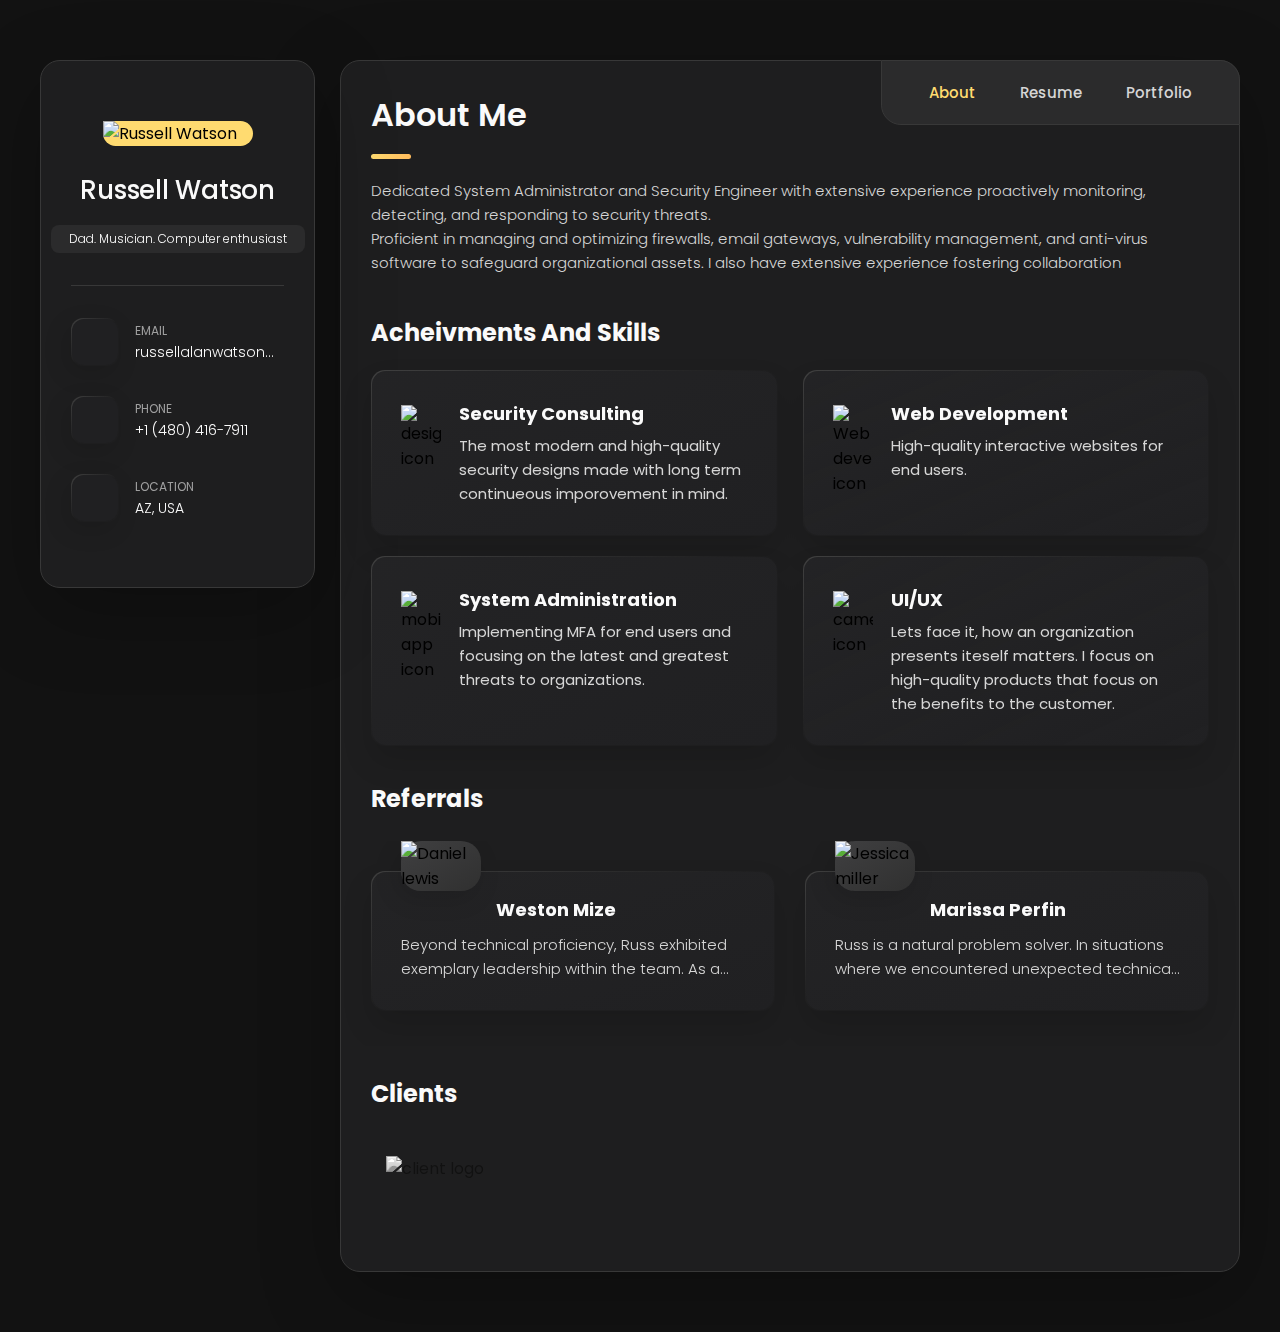
==== commit c815458e: "Update index.html" ====
--- a/index.html
+++ b/index.html
@@ -342,10 +342,13 @@
 
         <!--
           - testimonials
+         -->
+
+        <section class="testimonials">
+
+              <!--
+          - service
         -->
-
-        <section class="testimonials">
-
           <h3 class="h3 testimonials-title">Referrals</h3>
 
           <ul class="testimonials-list has-scrollbar">
@@ -361,11 +364,10 @@
 
                 <div class="testimonials-text" data-testimonials-text>
                   <p>
-                    rxw was hired to create a corporate identity. We were very pleased with the work done. She has a
-                    lot of experience
-                    and is very concerned about the needs of client. Lorem ipsum dolor sit amet, ullamcous cididt
-                    consectetur adipiscing
-                    elit, seds do et eiusmod tempor incididunt ut laborels dolore magnarels alia.
+                   Beyond technical proficiency, Russ exhibited exemplary leadership within the team. As a Programs Manager, I place significant value on collaborative skills and the ability to navigate cross-functional environments. 
+                   Russ consistently demonstrated these qualities, effectively working with product managers, UX/UI designers, and other stakeholders to align engineering efforts with business goals. 
+                    Their communication was always clear and concise, ensuring that key deliverables were met and that any potential risks or blockers were proactively addressed. 
+                    This ability to maintain strong cross-team relationships helped streamline project timelines and ensure smooth execution, even under pressure.
                   </p>
                 </div>
 
@@ -383,63 +385,32 @@
 
                 <div class="testimonials-text" data-testimonials-text>
                   <p>
-                    rxw was hired to create a corporate identity. We were very pleased with the work done. She has a
-                    lot of experience
-                    and is very concerned about the needs of client. Lorem ipsum dolor sit amet, ullamcous cididt
-                    consectetur adipiscing
-                    elit, seds do et eiusmod tempor incididunt ut laborels dolore magnarels alia.
+                   Russ is a natural problem solver. In situations where we encountered unexpected technical issues or system malfunctions, 
+                   he was a calm and resourceful presence. They could quickly assess problems, prioritize tasks, and apply their engineering expertise to resolve issues efficiently. 
+                    Their ability to think on their feet, while keeping customer satisfaction in mind, was a huge asset to our team and helped ensure we delivered on time, even in challenging circumstances.
                   </p>
                 </div>
 
               </div>
             </li>
 
-            <li class="testimonials-item">
-              <div class="content-card" data-testimonials-item>
-
-                <figure class="testimonials-avatar-box">
-                  <img src="./assets/images/avatar-3.png" alt="Emily evans" width="60" data-testimonials-avatar>
-                </figure>
-
-                <h4 class="h4 testimonials-item-title" data-testimonials-title>Sherie Reding</h4>
-
-                <div class="testimonials-text" data-testimonials-text>
-                  <p>
-                    rxw11 was hired to create a corporate identity. We were very pleased with the work done. She has a
-                    lot of experience
-                    and is very concerned about the needs of client. Lorem ipsum dolor sit amet, ullamcous cididt
-                    consectetur adipiscing
-                    elit, seds do et eiusmod tempor incididunt ut laborels dolore magnarels alia.
-                  </p>
-                </div>
-
-              </div>
-            </li>
-
-            <li class="testimonials-item">
-              <div class="content-card" data-testimonials-item>
-
-                <figure class="testimonials-avatar-box">
-                  <img src="./assets/images/avatar-4.png" alt="Henry william" width="60" data-testimonials-avatar>
-                </figure>
-
-                <h4 class="h4 testimonials-item-title" data-testimonials-title>Alan Sadeghi</h4>
-
-                <div class="testimonials-text" data-testimonials-text>
-                  <p>
-                    rxw22 was hired to create a corporate identity. We were very pleased with the work done. She has a
-                    lot of experience
-                    and is very concerned about the needs of client. Lorem ipsum dolor sit amet, ullamcous cididt
-                    consectetur adipiscing
-                    elit, seds do et eiusmod tempor incididunt ut laborels dolore magnarels alia.
-                  </p>
-                </div>
-
-              </div>
-            </li>
+
+
+
 
           </ul>
 
+
+      
+
+
+
+
+
+
+
+
+        
         </section>
 
 
@@ -488,9 +459,30 @@
         </div>
 
 
+
+
+
+
+
+
+
+
+
+
+
+
+
+
+
+
+
+
+
+        
+
         <!--
           - clients
-        -->
+         -->
 
         <section class="clients">
 
@@ -504,22 +496,21 @@
               </a>
             </li>
 
-            <li class="clients-item">
-              <a href="#">
-                <img src="./assets/images/logo-2-color.png" alt="client logo">
-              </a>
-            </li>
-
-            <li class="clients-item">
-              <a href="#">
-                <img src="./assets/images/logo-3-color.png" alt="client logo">
-              </a>
-            </li>
 
 
 
           </ul>
 
+
+
+
+
+
+
+
+
+
+        
         </section>
 
       </article>
@@ -563,9 +554,9 @@
 
             <li class="timeline-item">
 
-              <h4 class="h4 timeline-item-title">Security Engineer II</h4>
-
-              <span>Amazon: 2022 — Present</span>
+              <h4 class="h4 timeline-item-title">AMAZON - Security Engineer II</h4>
+
+              <span>2022 — Present</span>
 
               <p class="timeline-text">
  * Accomplishment: Password rotation using AWS tools to comply with global INFOSEC standards<br>
@@ -662,18 +653,7 @@
 
           <ul class="skills-list content-card">
 
-            <li class="skills-item">
-
-              <div class="title-wrapper">
-                <h5 class="h5">Project Management</h5>
-                <data value="100">PMP certified </data>
-              </div>
-
-              <div class="skill-progress-bg">
-                <div class="skill-progress-fill" style="width: 100%;"></div>
-              </div>
-
-            </li>
+
 
             <li class="skills-item">
 
@@ -694,7 +674,7 @@
 
               <div class="title-wrapper">
                 <h5 class="h5">AWS Cloud Practiioner</h5>
-                <data value="100">3+ Years</data>
+                <data value="100">1+ Years</data>
               </div>
 
               <div class="skill-progress-bg">
